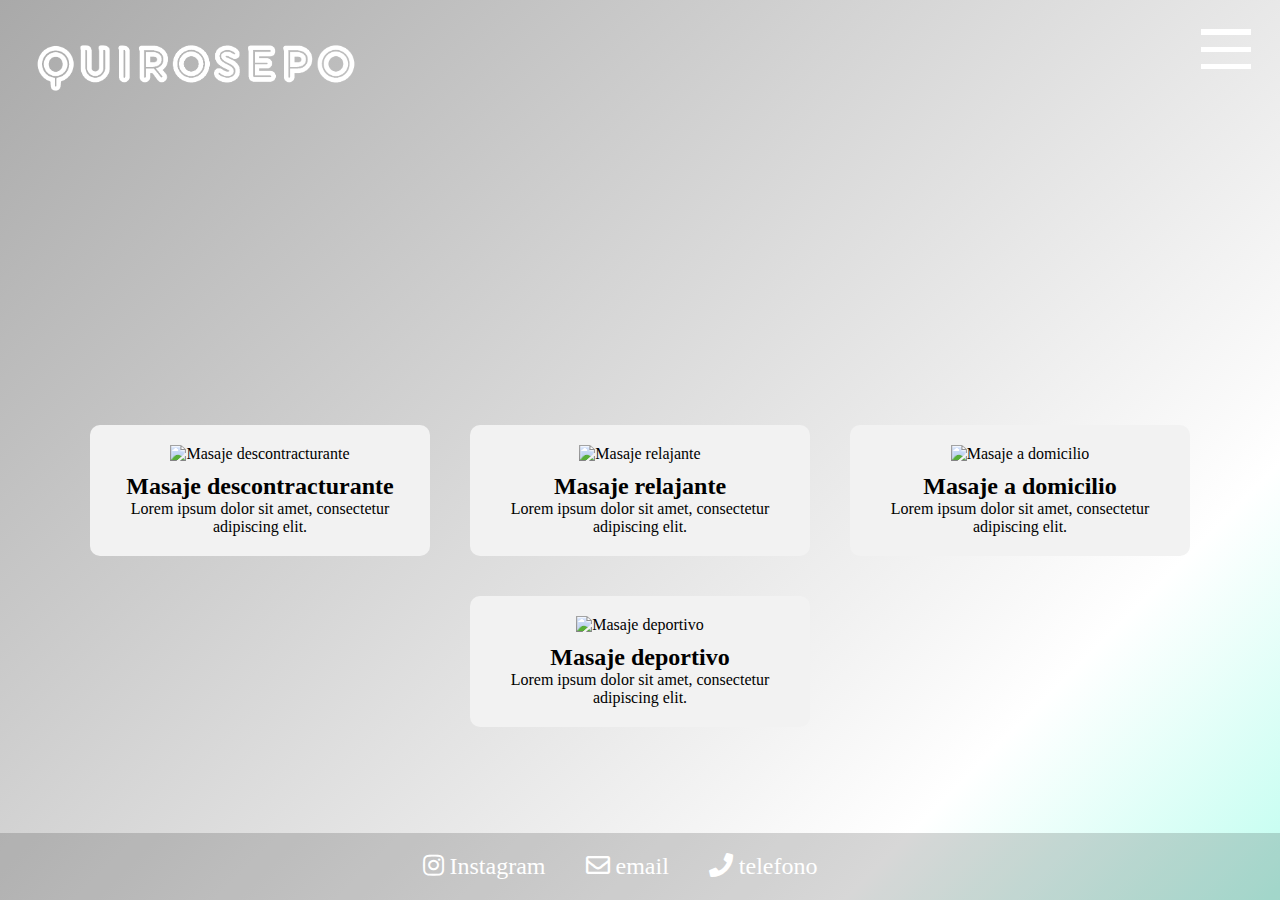
==== services.html @ 09a59129 "Add files via upload" ====
<!DOCTYPE html>
<html>
<head>
  <meta name="viewport" content="width=device-width, initial-scale=1.0">

  <link rel="stylesheet" type="text/css" href="style.css">
  <link rel="stylesheet" href="https://cdnjs.cloudflare.com/ajax/libs/font-awesome/5.15.3/css/all.min.css">
  
</head>






<a href="./index.html">
    <img class="logo" src="./logoquirosepo.png" alt="Logo">
  </a>
  





<nav class="nav-container">
    <div class="hamburger">
      <div class="nav-bar one"></div>
      <div class="nav-bar two"></div>
      <div class="nav-bar three"></div>
    </div>
    <div class="dropdown">
      <a href="./index.html">
        <p class="drop-item">Galeria</p>
      </a>

      <a href="#">
        <p class="drop-item">Sobre mi</p>
      </a>
    </div>
  </nav>
  


  <div class="d-flex flex-column justify-content-center w-100 h-100">

	<div class="d-flex flex-column justify-content-center align-items-center">
		
		
</div>
</div>




  
  
  <main>
    <section class="services">
      <div class="service">
        <img src="service1.jpg" alt="Masaje descontracturante">
        <h2>Masaje descontracturante</h2>
        <p>Lorem ipsum dolor sit amet, consectetur adipiscing elit.</p>
      </div>
      <div class="service">
        <img src="service2.jpg" alt="Masaje relajante">
        <h2>Masaje relajante</h2>
        <p>Lorem ipsum dolor sit amet, consectetur adipiscing elit.</p>
      </div>
      <div class="service">
        <img src="service3.jpg" alt="Masaje a domicilio">
        <h2>Masaje a domicilio</h2>
        <p>Lorem ipsum dolor sit amet, consectetur adipiscing elit.</p>
      </div>
      <div class="service">
        <img src="service4.jpg" alt="Masaje deportivo">
        <h2>Masaje deportivo</h2>
        <p>Lorem ipsum dolor sit amet, consectetur adipiscing elit.</p>
      </div>
    </section>
  </main>


  <footer>
    <div class="container">
      <ul class="horizontal-list">
        <li><i class="fab fa-instagram"></i> <a href="https://www.instagram.com/">Instagram</a></li>
        <li><i class="far fa-envelope"></i> <a href="mailto:your_email@gmail.com">email</a></li>
        <li><i class="fas fa-phone"></i> telefono</li>
      </ul>
    </div>
  </footer>












  <script src="script.js"></script>
</html>
---- style.css ----
* {
    margin: 0;
    padding: 0;
  }
  

  a {
    text-decoration: none;
  }



.logo {
    position: absolute;
    height: 60px;
    top: 10px; /* adjust the top position as needed */
    left: 10px; /* adjust the left position as needed */
    margin-top: 2%;
    margin-left: 2%;
    z-index: 999; /* adjust the z-index value as needed */
  }
  
  @media (max-width: 800px) {
    .logo {
      position: absolute;
      height: 40px;
      top: 10px; /* adjust the top position as needed */
      left: 10px; /* adjust the left position as needed */
      margin-top: 1.5%;
      margin-left: 1.5%;
      z-index: 999; /* adjust the z-index value as needed */
    } }








/* Hamburger menu */  

  .hamburger {
    display: flex;
    flex-direction: column;
    height: 40px;
    justify-content: space-between;
    margin: 1em 1em;
    z-index: 3;
    margin-right: 2.3%;
    margin-top: 2.3%;  
}
  
  .hamburger:hover {
    cursor: pointer;
  }
  
  .nav-bar {
    width: 50px;
    height: 5.5px;
    background-color: rgb(255, 255, 255);
    transition: 500ms ease-in-out all;
  }
  
  .nav-container {
    width: 100%;
    display: flex;
    justify-content: flex-end;
  }

  
  .dropdown {
    top: -300px;
    position: absolute;
    height: 220px;
    width: 100%;
    background-color: #000000;
    opacity:60%;
    transition: 500ms ease-in-out all;
    display: flex;
    flex-direction: column;
    align-items: center;
    justify-content: center;
   
  }
  
  .dropdown p {
    font-size: 1.6em;
    font-family: "Urbanist", sans-serif;
    color: white;
    margin: 0.6em 0;
    border-bottom: 1px solid transparent;
    padding: 0 1.2em; /* adjust padding to make the underline longer or shorter */
    padding-bottom: 4px; /* this padding can be used to adjust the distance from text to underlink */
    transition: 200ms ease all;
  }
  
  .dropdown p:hover {
    cursor: pointer;
  
  }
  
  .dropdown-active {
    top: 0;
  }
  
  .one-active {
    background-color: #6f63ff;
    transform: translateY(15px) rotate(45deg);
  }
  
  .two-active {
    display: none;
  }
  
  .three-active {
    background-color: #6f63ff;
    transform: translateY(-18px) rotate(135deg);
  }



@media (max-width: 800px) {
  .hamburger {
    display: flex;
    flex-direction: column;
    height: 27px;
    justify-content: space-between;
    z-index: 3;
    margin-right: 3.8%;
    margin-top: 4.8%;  
}


.nav-bar {
  width: 30px;
  height: 3px;
  background-color: rgb(255, 255, 255);
  transition: 500ms ease-in-out all;
}

.dropdown {

  opacity:90%;

 
}

.dropdown p {
  font-size: 1.6em;
  font-family: "Urbanist", sans-serif;
  color: white;
  margin: 8px;
  border-bottom: 0px solid transparent;
  padding: 0 0em; /* adjust padding to make the underline longer or shorter */
  padding-bottom: 0px; /* this padding can be used to adjust the distance from text to underlink */
  transition: 200ms ease all;
  margin-top: 40px;
  line-height: 4px;
  margin-left: 10px;
} 

.one-active {
  background-color: #6f63ff;
  transform: translateY(15px) rotate(45deg);
}

.two-active {
  display: none;
}

.three-active {
  background-color: #6f63ff;
  transform: translateY(-10px) rotate(135deg);
}
}





/* Background gradient */
  body {
	background: linear-gradient(-45deg, #c0ffbe90, #77ffcb87, #66f7f07e, #00fbc1, #ffffff, #a9a9a9);
	background-size: 400% 400%;
	animation: gradient 15s ease infinite;
	height: 100vh;
}

@keyframes gradient {
	0% {
		background-position: 0% 50%;
	}
	50% {
		background-position: 100% 50%;
	}
	100% {
		background-position: 0% 50%;
	}
}









/* Slider */
.container-main {
    margin: 10.25em auto 0 auto;
    max-width: 1500px;
    padding: 1em 0;
    position: relative;
  }
  /* Slider */
  .main-slider {
    max-width: 800px;
    height: 800px;
    background-color: antiquewhite;
    position: relative;
  }
  .slider-imagenes {
    max-width: 720px;
    height: 100%;
    overflow: hidden;
    scroll-padding: 1rem;
  
    display: flex;
    flex-flow: row nowrap;
    justify-content: flex-start;
    align-items: center;
  }
  .slider-img {
    max-width: 720px;
    height: 100%;
    scroll-snap-align: center;
    border-radius: 3px;
    display: none;
    -webkit-user-select: none; /* Safari */
    -ms-user-select: none; /* IE 10 and IE 11 */
    user-select: none; /* Standard syntax */
  }
  .slider-img img {
    max-width: 720px;
    cursor: pointer;
    height: 100%;
    -webkit-user-select: none; /* Safari */
    -ms-user-select: none; /* IE 10 and IE 11 */
    user-select: none; /* Standard syntax */
    pointer-events: none;
  }
  .main-slider-active {
    scroll-snap-type: unset;
  }
  .slider-controles {
    position: absolute;
    width: 100%;
    display: flex;
    align-items: center;
    justify-content: space-between;
    top: 50%;
    transform: translate(0, -50%);
  }
  .slider-controles-previous,
  .slider-controles-next {
    cursor: pointer;
    background-color: #264653;
    padding: 0.5em;
    display: flex;
    align-items: center;
    justify-content: center;
  }
  .slider-count-imagenes {
    position: absolute;
    width: 100%;
    display: flex;
    align-items: center;
    justify-content: center;
    bottom: 25px;
  }
  .count-imagenes {
    width: 200px;
    display: flex;
    justify-content: space-between;
  }
  .count-imagenes-num {
    width: 20px;
    height: 20px;
    border-radius: 50%;
    background-color: #3a3a3a;
    cursor: pointer;
  }
  .count-imagenes-num.activo {
    background-color: #29998b;
    transform: scale(1.3);
  }
  .slider-img.activo {
    display: block;
    transition: width 2s;
  }
  /* Fin Slider */
  
  /* Seccion principal - RESPONSIVE */
  @media (max-width: 767px) {
    .container-main {
      margin: 5.6em auto 0 auto;
      max-width: 100%;
      padding: 1em 1em;
      position: relative;
    }
    .main-slider {
      max-width: 100%;
      height: 500px;
      z-index: -1;
    }
    .slider-img {
      max-width: 100%;
    }
    .slider-img img {
      max-width: 100%;
      width: 100%;
    }
    .slider-imagenes {
      max-width: 100%;
      width: 100%;
    }
    .categorias-container {
      display: grid;
      grid-template-columns: repeat(2, 1fr);
    }
  }

  @media (min-width: 768px) {
    .container-main {
      max-width: 720px;
    }
    .main-slider {
      max-width: 720px;
      height: 500px;
    }
    .slider-img {
      max-width: 720px;
    }
    .slider-img img {
      max-width: 720px;
      width: 720px;
    }
    .slider-imagenes {
      max-width: 720px;
      width: 720px;
    }
  }
  @media (min-width: 992px) {
    .container-main {
      max-width: 960px;
    }
    .main-slider {
      max-width: 960px;
      height: 500px;
    }
    .slider-img {
      max-width: 960px;
    }
    .slider-img img {
      max-width: 960px;
      width: 960px;
    }
    .slider-imagenes {
      max-width: 960px;
      width: 960px;
    }
  }
  @media (min-width: 1200px) {
    .container-main {
      max-width: 1140px;
    }
    .main-slider {
      max-width: 1140px;
      height: 500px;
    }
    .slider-img {
      max-width: 1140px;
    }
    .slider-img img {
      max-width: 1140px;
      width: 1140px;
    }
    .slider-imagenes {
      max-width: 1140px;
      width: 1140px;
    }
  }
  @media (min-width: 1400px) {
    .container-main {
      max-width: 1320px;
    }
    .main-slider {
      max-width: 1320px;
      height: 500px;
    }
    .slider-img {
      max-width: 1320px;
    }
    .slider-img img {
      max-width: 1320px;
      width: 1320px;
    }
    .slider-imagenes {
      max-width: 1320px;
      width: 1320px;
    }
  }
  @media (min-width: 1624px) {
    .container-main {
      max-width: 1500px;
    }
    .main-slider {
      max-width: 1500px;
      height: 500px;
    }
    .slider-img {
      max-width: 1500px;
    }
    .slider-img img {
      max-width: 1500px;
      width: 1500px;
    }
    .slider-imagenes {
      max-width: 1500px;
      width: 1500px;
    }
  }
  @media (min-width: 1904px) {
    .container-main {
      max-width: 1400px;
    }
    .main-slider {
      max-width: 1400px;
      height: 500px;
    }
    .slider-img {
      max-width: 1400px;
    }
    .slider-img img {
      max-width: 1400px;
      width: 1400px;
    }
    .slider-imagenes {
      max-width: 1400px;
      width: 1400px;
    }
  }
  
  /* Fin Seccion principal - RESPONSIVE */
  /* ------------ */
  

  





  html,
  body {
    height: 100%;
    margin: 0;
    padding: 0;
  }
  
  body {
    display: flex;
    flex-direction: column;
  }
  
  header,
  main {
    flex-shrink: 0;
  }
  
  footer {
    background-color: #00000028;
    padding: 20px;
    text-align: center;
    flex-shrink: 0;
    margin-top: auto;
  }
  
  .container {
    display: flex;
    flex-wrap: wrap;
    justify-content: center;
    align-items: center;
  }
  
  .horizontal-list {
    list-style-type: none;
    margin: 0;
    padding: 0;
    display: flex; /* Use flexbox to create a horizontal layout */
    font-size: 24px;
    color:#ffffff;
  }
  
  .horizontal-list li {
    margin-right: 40px; /* Add some space between the list items */
  }
  .horizontal-list li a {
    color: #ffffff; /* Set the color of the links to white */
  }

  


  .services {
    display: flex;
    flex-wrap: wrap;
    justify-content: center;
    align-items: flex-start; /* Change alignment to flex-start */
    padding: 20px;
 margin-top: 300px;
    box-sizing: border-box;
 
  }
  
  .services .service {
    width: 300px;
    background-color: #f2f2f2;
    padding: 20px;
    margin: 20px;
    text-align: center;
    border-radius: 10px;
    overflow: hidden;
  }
  
  .service img {
    width: 100%;
    max-height: 200px;
    object-fit: cover;
    margin-bottom: 10px;
  }
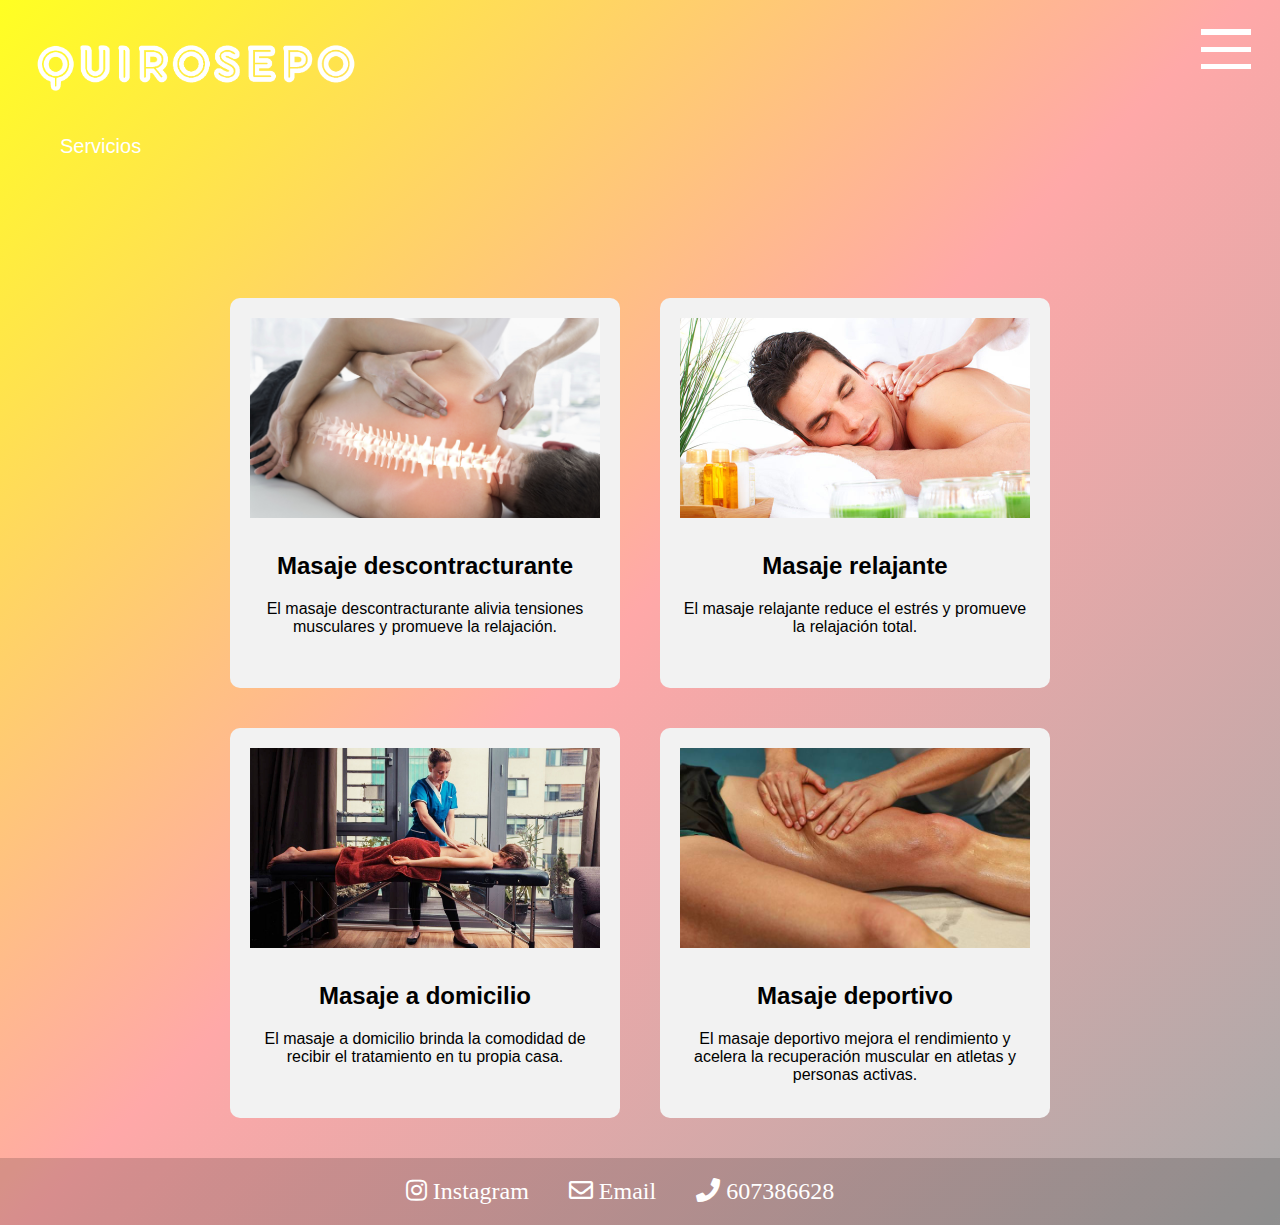
==== commit f6773504: "Add files via upload" ====
--- a/services.html
+++ b/services.html
@@ -15,8 +15,9 @@
 
 <a href="./index.html">
     <img class="logo" src="./logoquirosepo.png" alt="Logo">
-  </a>
+</a>
   
+
 
 
 
@@ -50,31 +51,32 @@
 </div>
 
 
-
+<p class="se">Servicios</p>
 
   
   
   <main>
     <section class="services">
       <div class="service">
-        <img src="service1.jpg" alt="Masaje descontracturante">
+        <img src="10.jpg" alt="Masaje descontracturante">
         <h2>Masaje descontracturante</h2>
-        <p>Lorem ipsum dolor sit amet, consectetur adipiscing elit.</p>
+        <p>El masaje descontracturante alivia tensiones musculares y promueve la relajación.</p>
       </div>
       <div class="service">
-        <img src="service2.jpg" alt="Masaje relajante">
+        <img src="11.jpg" alt="Masaje relajante">
         <h2>Masaje relajante</h2>
-        <p>Lorem ipsum dolor sit amet, consectetur adipiscing elit.</p>
+        <p>El masaje relajante reduce el estrés y promueve la relajación total.</p>
       </div>
       <div class="service">
-        <img src="service3.jpg" alt="Masaje a domicilio">
+        <img src="12.jpg" alt="Masaje a domicilio">
         <h2>Masaje a domicilio</h2>
-        <p>Lorem ipsum dolor sit amet, consectetur adipiscing elit.</p>
+        <p>El masaje a domicilio brinda la comodidad de recibir el tratamiento en tu propia casa.</p>
       </div>
       <div class="service">
-        <img src="service4.jpg" alt="Masaje deportivo">
+        <img src="13.jpg" alt="Masaje deportivo">
         <h2>Masaje deportivo</h2>
-        <p>Lorem ipsum dolor sit amet, consectetur adipiscing elit.</p>
+        <p>
+          El masaje deportivo mejora el rendimiento y acelera la recuperación muscular en atletas y personas activas.</p>
       </div>
     </section>
   </main>
@@ -83,9 +85,9 @@
   <footer>
     <div class="container">
       <ul class="horizontal-list">
-        <li><i class="fab fa-instagram"></i> <a href="https://www.instagram.com/">Instagram</a></li>
-        <li><i class="far fa-envelope"></i> <a href="mailto:your_email@gmail.com">email</a></li>
-        <li><i class="fas fa-phone"></i> telefono</li>
+        <li><i class="fab fa-instagram"></i> <a href="https://www.instagram.com/quiro_sepo/?hl=en">Instagram</a></li>
+        <li><i class="far fa-envelope"></i> <a href="mailto:josepo_bcn@gmail.com">Email</a></li>
+        <li class="mobile-visible" id="phone-icon"><i class="fas fa-phone"></i> <span class="mobile-hidden-text">607386628</span></li>
       </ul>
     </div>
   </footer>
--- a/style.css
+++ b/style.css
@@ -1,14 +1,15 @@
 * {
     margin: 0;
     padding: 0;
-  }
-  
-
-  a {
+}
+  
+
+a {
     text-decoration: none;
-  }
-
-
+}
+
+
+  /* logo */
 
 .logo {
     position: absolute;
@@ -18,9 +19,9 @@
     margin-top: 2%;
     margin-left: 2%;
     z-index: 999; /* adjust the z-index value as needed */
-  }
-  
-  @media (max-width: 800px) {
+}
+  
+ @media (max-width: 800px) {
     .logo {
       position: absolute;
       height: 40px;
@@ -29,7 +30,12 @@
       margin-top: 1.5%;
       margin-left: 1.5%;
       z-index: 999; /* adjust the z-index value as needed */
-    } }
+  } 
+}
+
+  /* ------------ */
+
+
 
 
 
@@ -40,36 +46,36 @@
 
 /* Hamburger menu */  
 
-  .hamburger {
+.hamburger {
     display: flex;
     flex-direction: column;
     height: 40px;
     justify-content: space-between;
     margin: 1em 1em;
-    z-index: 3;
+    z-index: 900;
     margin-right: 2.3%;
     margin-top: 2.3%;  
 }
   
-  .hamburger:hover {
+.hamburger:hover {
     cursor: pointer;
-  }
-  
-  .nav-bar {
+}
+  
+.nav-bar {
     width: 50px;
     height: 5.5px;
     background-color: rgb(255, 255, 255);
     transition: 500ms ease-in-out all;
-  }
-  
-  .nav-container {
+}
+  
+.nav-container {
     width: 100%;
     display: flex;
     justify-content: flex-end;
-  }
-
-  
-  .dropdown {
+}
+
+  
+.dropdown {
     top: -300px;
     position: absolute;
     height: 220px;
@@ -82,9 +88,9 @@
     align-items: center;
     justify-content: center;
    
-  }
-  
-  .dropdown p {
+}
+  
+.dropdown p {
     font-size: 1.6em;
     font-family: "Urbanist", sans-serif;
     color: white;
@@ -93,31 +99,31 @@
     padding: 0 1.2em; /* adjust padding to make the underline longer or shorter */
     padding-bottom: 4px; /* this padding can be used to adjust the distance from text to underlink */
     transition: 200ms ease all;
-  }
-  
-  .dropdown p:hover {
+}
+  
+.dropdown p:hover {
     cursor: pointer;
-  
-  }
-  
-  .dropdown-active {
+}
+  
+.dropdown-active {
     top: 0;
-  }
-  
-  .one-active {
-    background-color: #6f63ff;
+}
+  
+.one-active {
+    background-color: #ffffff;
     transform: translateY(15px) rotate(45deg);
-  }
-  
-  .two-active {
+    z-index: 997;
+}
+  
+.two-active {
     display: none;
-  }
-  
-  .three-active {
-    background-color: #6f63ff;
-    transform: translateY(-18px) rotate(135deg);
-  }
-
+}
+  
+.three-active {
+    background-color: #ffffff;
+    transform: translateY(-19px) rotate(135deg);
+    z-index: 998;
+}
 
 
 @media (max-width: 800px) {
@@ -126,11 +132,10 @@
     flex-direction: column;
     height: 27px;
     justify-content: space-between;
-    z-index: 3;
+    z-index: 991;
     margin-right: 3.8%;
     margin-top: 4.8%;  
 }
-
 
 .nav-bar {
   width: 30px;
@@ -140,10 +145,8 @@
 }
 
 .dropdown {
-
   opacity:90%;
-
- 
+  z-index: 990;
 }
 
 .dropdown p {
@@ -161,8 +164,9 @@
 } 
 
 .one-active {
-  background-color: #6f63ff;
+  background-color: #ffffff;
   transform: translateY(15px) rotate(45deg);
+  z-index: 993;
 }
 
 .two-active {
@@ -170,18 +174,19 @@
 }
 
 .three-active {
-  background-color: #6f63ff;
+  background-color: #ffffff;
   transform: translateY(-10px) rotate(135deg);
-}
-}
-
+  z-index: 994;
+}
+}
+  /* ------------ */
 
 
 
 
 /* Background gradient */
-  body {
-	background: linear-gradient(-45deg, #c0ffbe90, #77ffcb87, #66f7f07e, #00fbc1, #ffffff, #a9a9a9);
+body {
+	background: linear-gradient(-45deg, #c0ffbe90, #77ffcb87, #66f7f07e, #00fbc1, #ffffff, #a9a9a9, #ffa8a8,#ff2);
 	background-size: 400% 400%;
 	animation: gradient 15s ease infinite;
 	height: 100vh;
@@ -198,7 +203,7 @@
 		background-position: 0% 50%;
 	}
 }
-
+  /* ------------ */
 
 
 
@@ -210,10 +215,11 @@
 /* Slider */
 .container-main {
     margin: 10.25em auto 0 auto;
-    max-width: 1500px;
+    max-width: 1200px;
     padding: 1em 0;
     position: relative;
-  }
+    margin-top: 50px;
+}
   /* Slider */
   .main-slider {
     max-width: 800px;
@@ -305,7 +311,7 @@
   /* Seccion principal - RESPONSIVE */
   @media (max-width: 767px) {
     .container-main {
-      margin: 5.6em auto 0 auto;
+      margin: 4em auto 0 auto;
       max-width: 100%;
       padding: 1em 1em;
       position: relative;
@@ -313,7 +319,7 @@
     .main-slider {
       max-width: 100%;
       height: 500px;
-      z-index: -1;
+     ;
     }
     .slider-img {
       max-width: 100%;
@@ -454,32 +460,33 @@
   }
   
   /* Fin Seccion principal - RESPONSIVE */
-  /* ------------ */
-  
-
-  
-
-
-
-
-
-  html,
-  body {
+
+  
+
+  
+
+
+
+html,
+body {
     height: 100%;
     margin: 0;
     padding: 0;
   }
   
-  body {
+body {
     display: flex;
     flex-direction: column;
-  }
+}
   
   header,
   main {
     flex-shrink: 0;
   }
   
+
+  /* footer */
+
   footer {
     background-color: #00000028;
     padding: 20px;
@@ -501,18 +508,50 @@
     padding: 0;
     display: flex; /* Use flexbox to create a horizontal layout */
     font-size: 24px;
-    color:#ffffff;
+    color: #ffffff;
   }
   
   .horizontal-list li {
     margin-right: 40px; /* Add some space between the list items */
   }
+  
   .horizontal-list li a {
     color: #ffffff; /* Set the color of the links to white */
   }
-
-  
-
+  
+  @media only screen and (max-width: 900px) {
+    .horizontal-list li {
+      display: flex;
+      align-items: center;
+      justify-content: center;
+      margin-left: 7%;
+    }
+  
+    .horizontal-list li a {
+      display: none;
+    }
+  
+    .mobile-hidden {
+      display: none;
+    }
+  
+    .mobile-visible .mobile-hidden-text {
+      display: none;
+    }
+  }
+  
+
+
+
+
+
+  
+  /* ------------ */
+
+
+
+
+  /* Services */
 
   .services {
     display: flex;
@@ -520,19 +559,26 @@
     justify-content: center;
     align-items: flex-start; /* Change alignment to flex-start */
     padding: 20px;
- margin-top: 300px;
+    margin-top: 100px;
     box-sizing: border-box;
+    font-family: Helvetica, sans-serif;
  
   }
   
+  .services h2{
+
+    padding: 20px;
+  }
   .services .service {
-    width: 300px;
+    width: 350px;
+    height: 350px;
     background-color: #f2f2f2;
     padding: 20px;
     margin: 20px;
     text-align: center;
     border-radius: 10px;
     overflow: hidden;
+    
   }
   
   .service img {
@@ -540,4 +586,66 @@
     max-height: 200px;
     object-fit: cover;
     margin-bottom: 10px;
-  }+  }
+
+
+  @media only screen and (max-width: 768px) { /* Adjust the max-width as per your requirements */
+
+.services{
+  margin-top: 6%;
+}
+
+
+  }
+
+
+ /* ------------ */
+
+
+
+
+
+ .slogan {
+
+  color: white;
+  font-family: Helvetica, sans-serif;
+  text-align: left;
+   }
+ 
+ 
+   @media (min-width: 900px) {
+     .slogan {
+   font-size: 20px;
+   text-align: left;
+   margin-left: 60px;
+   margin-top: 50px;
+ }
+}
+
+@media (max-width: 800px) {
+  .slogan {
+font-size: 16px;
+text-align: left;
+margin-left: 20px;
+margin-top: 30px;
+}
+}
+
+
+
+.se {
+font-family: Helvetica, sans-serif;
+margin-left: 60px;
+margin-top: 50px;
+font-size: 20px;
+color: white;
+}
+
+@media (max-width: 800px) {
+  .se {
+font-size: 18px;
+text-align: left;
+margin-left: 20px;
+margin-top: 30px;
+}
+}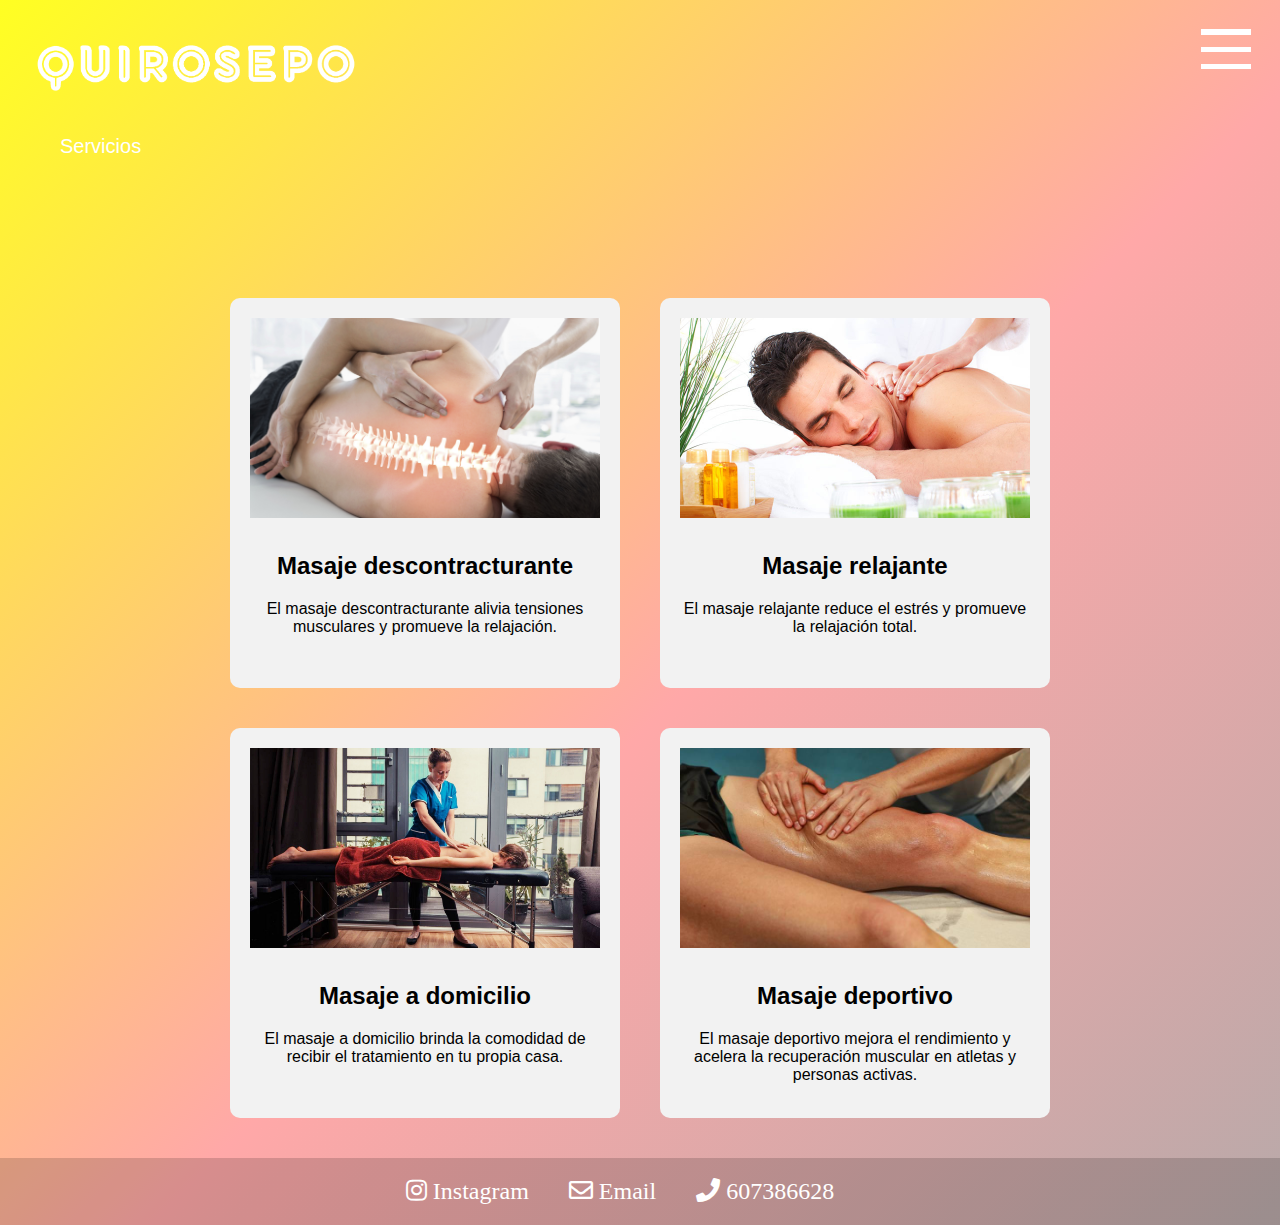
==== commit fe1195da: "Add files via upload" ====
--- a/services.html
+++ b/services.html
@@ -5,7 +5,7 @@
 
   <link rel="stylesheet" type="text/css" href="style.css">
   <link rel="stylesheet" href="https://cdnjs.cloudflare.com/ajax/libs/font-awesome/5.15.3/css/all.min.css">
-  
+  <script src="script.js"></script>
 </head>
 
 
@@ -85,8 +85,8 @@
   <footer>
     <div class="container">
       <ul class="horizontal-list">
-        <li><i class="fab fa-instagram"></i> <a href="https://www.instagram.com/quiro_sepo/?hl=en">Instagram</a></li>
-        <li><i class="far fa-envelope"></i> <a href="mailto:josepo_bcn@gmail.com">Email</a></li>
+        <li class="icon-link"><a href="https://www.instagram.com/quiro_sepo/?hl=en"><i class="fab fa-instagram"></i></a> <a href="https://www.instagram.com/quiro_sepo/?hl=en">Instagram</a></li>
+        <li class="icon-link"><a href="mailto:josepo_bcn@gmail.com"><i class="far fa-envelope"></i></a> <a href="mailto:josepo_bcn@gmail.com">Email</a></li>
         <li class="mobile-visible" id="phone-icon"><i class="fas fa-phone"></i> <span class="mobile-hidden-text">607386628</span></li>
       </ul>
     </div>
@@ -102,6 +102,6 @@
 
 
 
-
-  <script src="script.js"></script>
+<script src="script.js"></script>
+<script src="phone.js"></script>
 </html>--- a/style.css
+++ b/style.css
@@ -187,9 +187,9 @@
 /* Background gradient */
 body {
 	background: linear-gradient(-45deg, #c0ffbe90, #77ffcb87, #66f7f07e, #00fbc1, #ffffff, #a9a9a9, #ffa8a8,#ff2);
-	background-size: 400% 400%;
+	background-size: 400% 500%;
 	animation: gradient 15s ease infinite;
-	height: 100vh;
+	height: 100%;
 }
 
 @keyframes gradient {
@@ -318,7 +318,7 @@
     }
     .main-slider {
       max-width: 100%;
-      height: 500px;
+      height: 380px;
      ;
     }
     .slider-img {
@@ -400,65 +400,44 @@
   }
   @media (min-width: 1400px) {
     .container-main {
-      max-width: 1320px;
+      max-width: 1000px;
     }
     .main-slider {
-      max-width: 1320px;
-      height: 500px;
+      max-width: 1000px;
+      height: 380px;
     }
     .slider-img {
-      max-width: 1320px;
+      max-width: 1000px;
     }
     .slider-img img {
-      max-width: 1320px;
-      width: 1320px;
+      max-width: 1000px;
+      width: 1000px;
     }
     .slider-imagenes {
-      max-width: 1320px;
-      width: 1320px;
+      max-width: 1000px;
+      width: 1000px;
     }
   }
   @media (min-width: 1624px) {
     .container-main {
-      max-width: 1500px;
+      max-width: 1000px;
     }
     .main-slider {
-      max-width: 1500px;
-      height: 500px;
+      max-width: 1000px;
+      height: 380px;
     }
     .slider-img {
-      max-width: 1500px;
+      max-width: 1000px;
     }
     .slider-img img {
-      max-width: 1500px;
-      width: 1500px;
+      max-width: 1000px;
+      width: 1000px;
     }
     .slider-imagenes {
-      max-width: 1500px;
-      width: 1500px;
-    }
-  }
-  @media (min-width: 1904px) {
-    .container-main {
-      max-width: 1400px;
-    }
-    .main-slider {
-      max-width: 1400px;
-      height: 500px;
-    }
-    .slider-img {
-      max-width: 1400px;
-    }
-    .slider-img img {
-      max-width: 1400px;
-      width: 1400px;
-    }
-    .slider-imagenes {
-      max-width: 1400px;
-      width: 1400px;
-    }
-  }
-  
+      max-width: 1000px;
+      width: 1000px;
+    }
+  }
   /* Fin Seccion principal - RESPONSIVE */
 
   
@@ -486,7 +465,7 @@
   
 
   /* footer */
-
+  
   footer {
     background-color: #00000028;
     padding: 20px;
@@ -496,6 +475,7 @@
   }
   
   .container {
+    z-index: 1;
     display: flex;
     flex-wrap: wrap;
     justify-content: center;
@@ -506,44 +486,68 @@
     list-style-type: none;
     margin: 0;
     padding: 0;
-    display: flex; /* Use flexbox to create a horizontal layout */
+    display: flex;
     font-size: 24px;
     color: #ffffff;
   }
   
   .horizontal-list li {
-    margin-right: 40px; /* Add some space between the list items */
+    margin-right: 40px;
   }
   
   .horizontal-list li a {
-    color: #ffffff; /* Set the color of the links to white */
+    color: #ffffff;
   }
   
   @media only screen and (max-width: 900px) {
+    .desktop-only {
+      display: none;
+    }
+    
+    .mobile-visible {
+      display: flex;
+      align-items: center;
+      justify-content: center;
+      margin-left: 7%;
+    }
+    
+    .mobile-hidden-text {
+      display: none;
+    }
+    
     .horizontal-list li {
       display: flex;
       align-items: center;
       justify-content: center;
-      margin-left: 7%;
-    }
-  
+      margin-right: 40px;
+    }
+    
+    .horizontal-list li.icon-link:nth-child(2) i {
+      margin-right: 10px; /* Adjust the value to move the envelope icon slightly to the left */
+    }
+    
+    .horizontal-list li.mobile-visible i {
+      font-size: 20px; /* Adjust the value to reduce the size of the phone icon */
+    }
+    
     .horizontal-list li a {
+      display: flex;
+      align-items: center;
+      justify-content: center;
+      color: #ffffff;
+      font-size: 24px;
+      margin: 0;
+      margin-left: 20px;
+    }
+    
+    .horizontal-list li a:last-child {
       display: none;
     }
-  
-    .mobile-hidden {
-      display: none;
-    }
-  
-    .mobile-visible .mobile-hidden-text {
-      display: none;
-    }
-  }
-  
-
-
-
-
+  }
+  
+  
+  
+  
 
   
   /* ------------ */
@@ -617,7 +621,7 @@
      .slogan {
    font-size: 20px;
    text-align: left;
-   margin-left: 60px;
+   margin-left: 50px;
    margin-top: 50px;
  }
 }
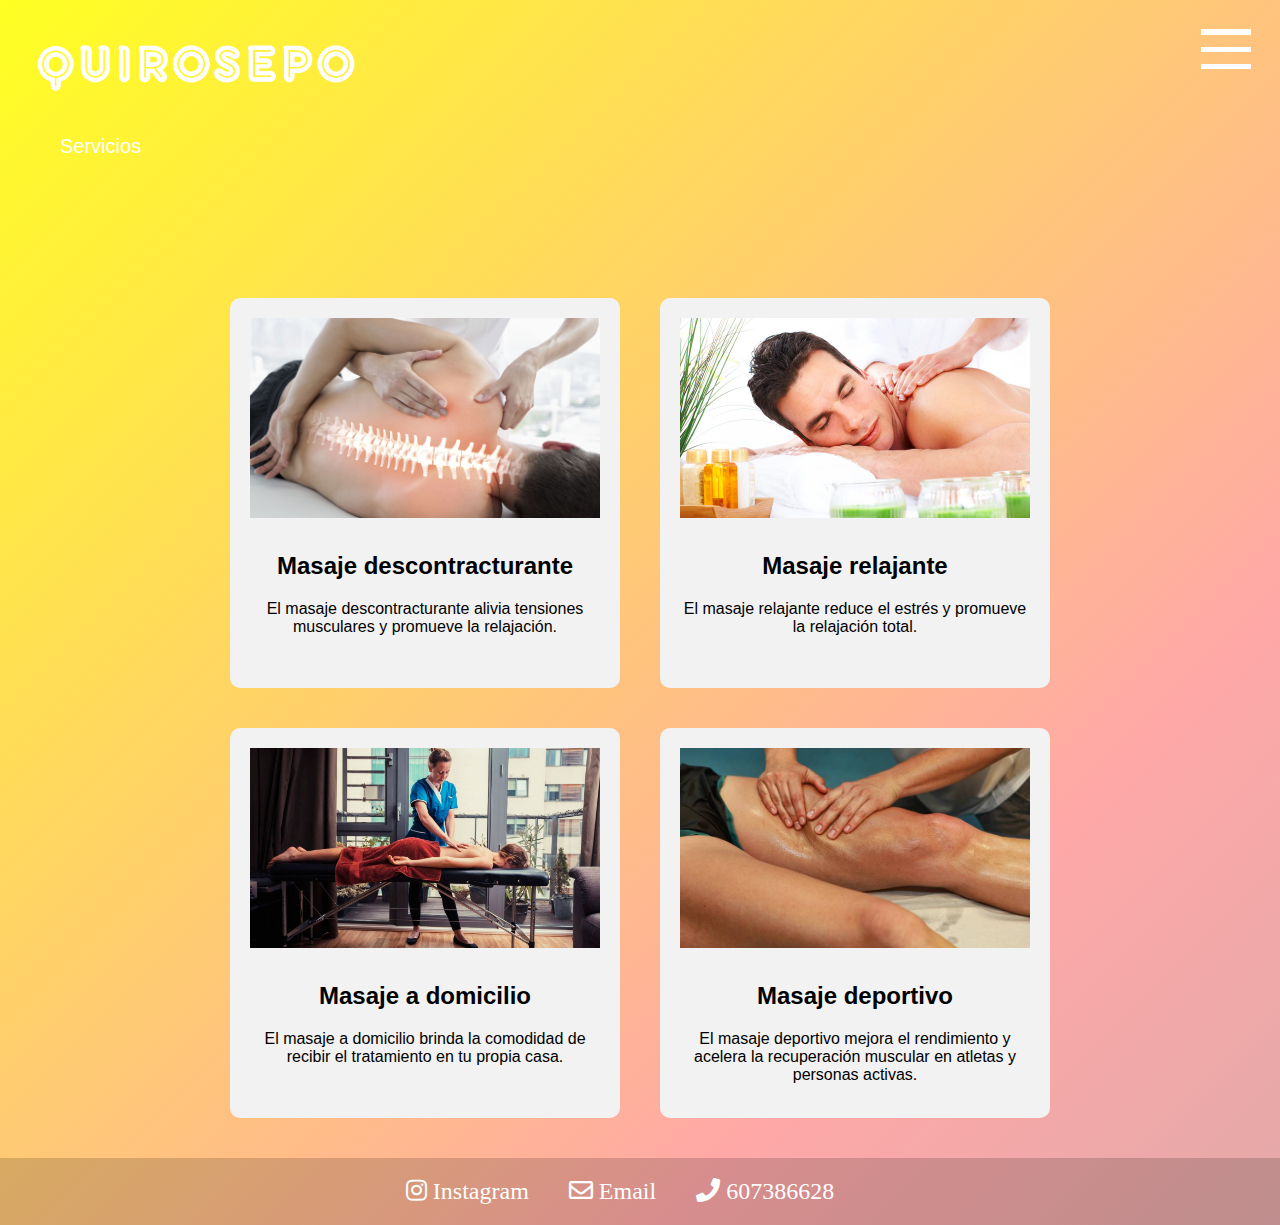
==== commit 359bd91c: "Add files via upload" ====
--- a/services.html
+++ b/services.html
@@ -5,7 +5,7 @@
 
   <link rel="stylesheet" type="text/css" href="style.css">
   <link rel="stylesheet" href="https://cdnjs.cloudflare.com/ajax/libs/font-awesome/5.15.3/css/all.min.css">
-  <script src="script.js"></script>
+  
 </head>
 
 
--- a/style.css
+++ b/style.css
@@ -187,7 +187,7 @@
 /* Background gradient */
 body {
 	background: linear-gradient(-45deg, #c0ffbe90, #77ffcb87, #66f7f07e, #00fbc1, #ffffff, #a9a9a9, #ffa8a8,#ff2);
-	background-size: 400% 500%;
+	background-size: 400% 900%;
 	animation: gradient 15s ease infinite;
 	height: 100%;
 }
